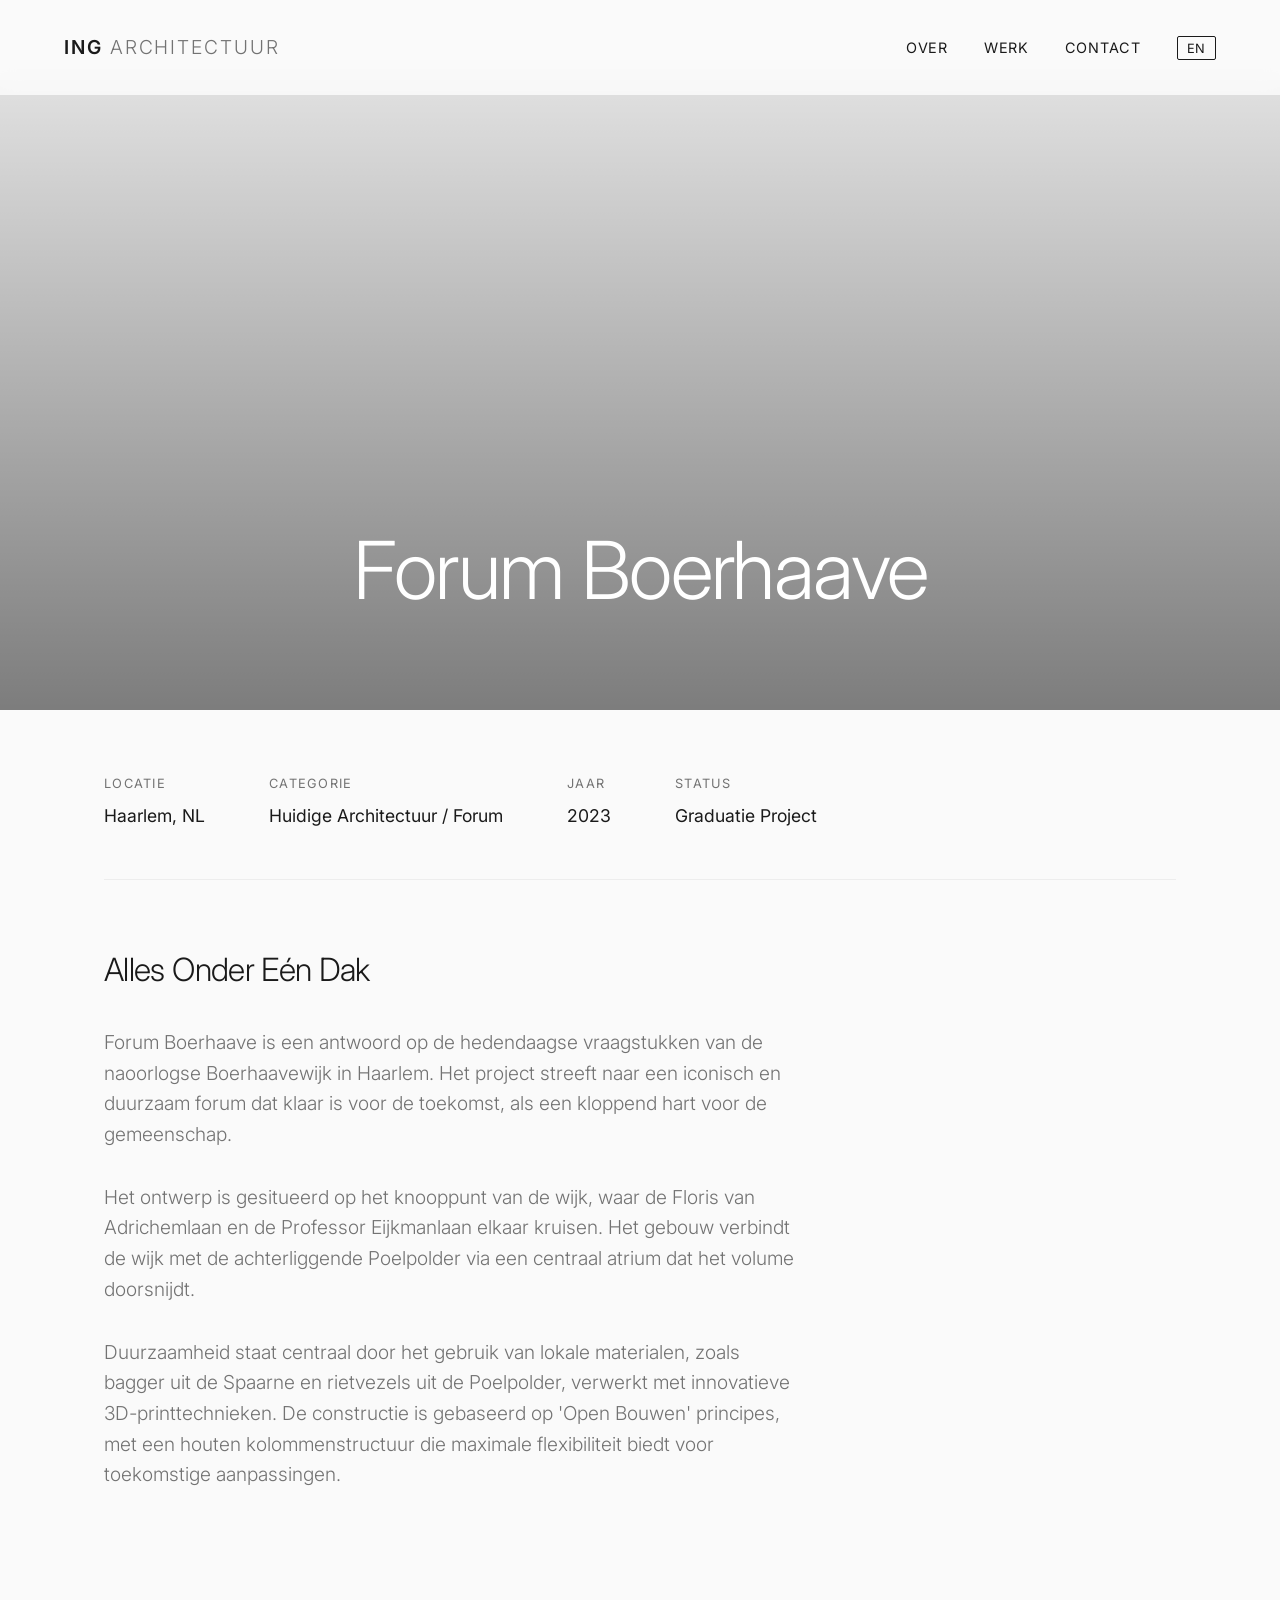
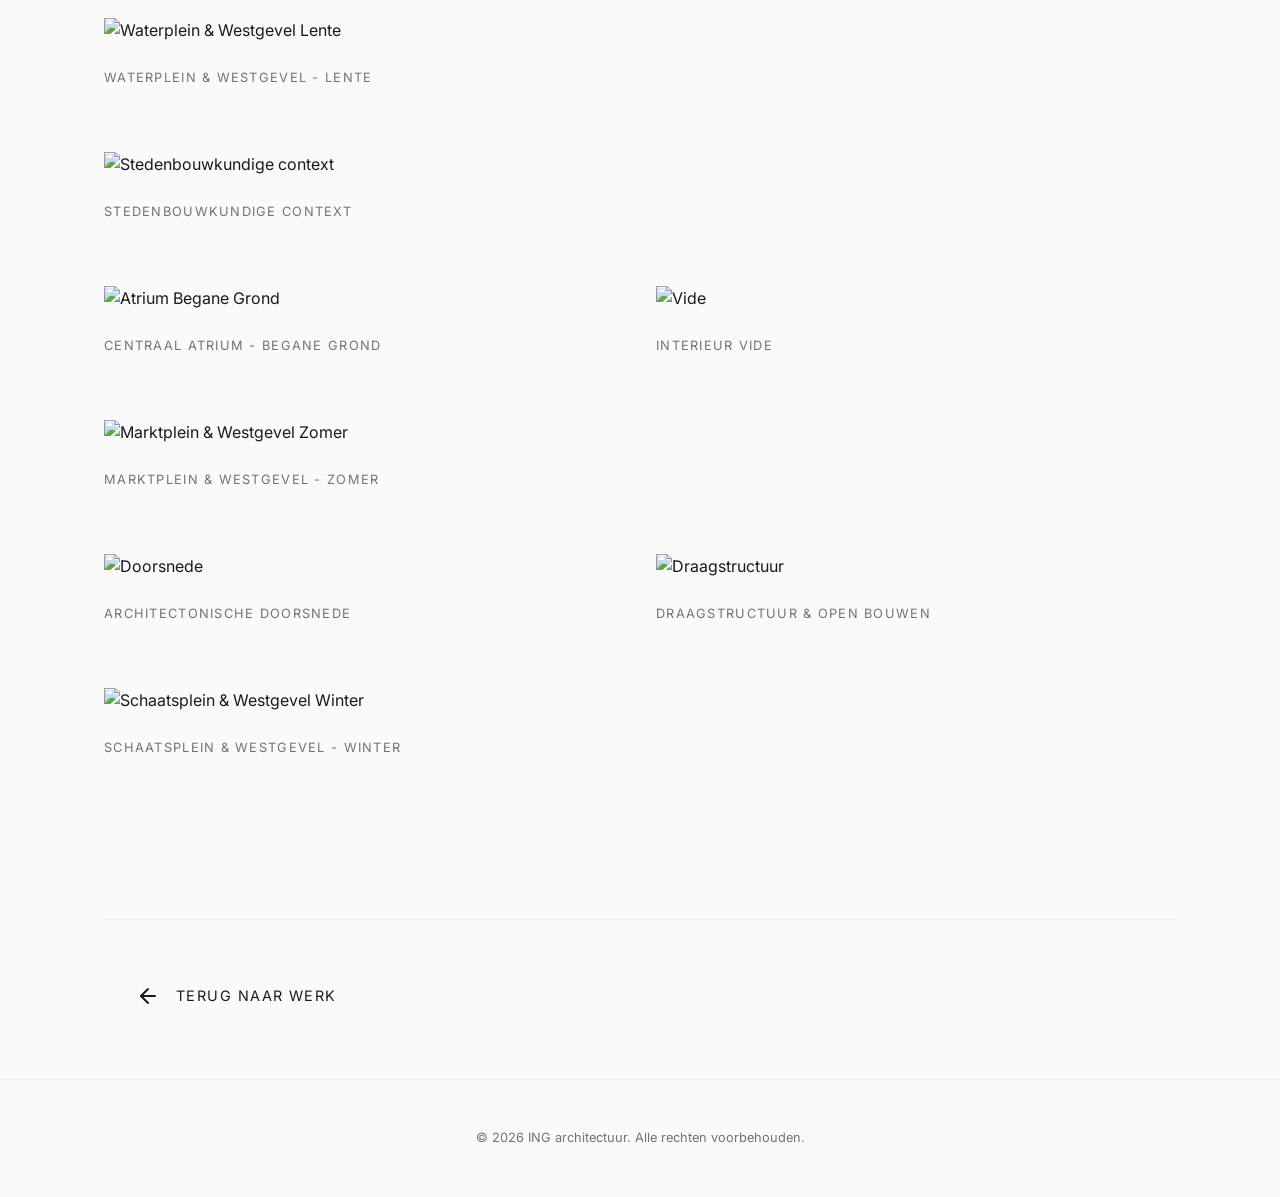
==== project-forum-boerhaave.html @ 71606bf3 "feat: add Forum Boerhaave project page with full asset suite and localized content" ====
<!DOCTYPE html>
<html lang="nl">

<head>
    <meta charset="UTF-8">
    <meta name="viewport" content="width=device-width, initial-scale=1.0">
    <title>Forum Boerhaave | ING architectuur</title>
    <meta name="description" content="Forum Boerhaave - Een iconisch en duurzaam forum in de Boerhaavewijk te Haarlem.">
    <link rel="stylesheet" href="styles.css">
    <link rel="preconnect" href="https://fonts.googleapis.com">
    <link rel="preconnect" href="https://fonts.gstatic.com" crossorigin>
    <link href="https://fonts.googleapis.com/css2?family=Inter:wght@300;400;600&display=swap" rel="stylesheet">
    <style>
        /* Project Page Specific Styles */
        .project-hero {
            height: 70vh;
            background: url('projects/forum_boerhaave_assets/Lente.png') center/cover no-repeat;
            position: relative;
            display: flex;
            align-items: flex-end;
            padding-bottom: 5rem;
            color: white;
            margin-top: 80px;
        }

        .project-hero::before {
            content: '';
            position: absolute;
            top: 0;
            left: 0;
            width: 100%;
            height: 100%;
            background: linear-gradient(to bottom, rgba(0,0,0,0.1), rgba(0,0,0,0.5));
        }

        .project-hero .container {
            position: relative;
            z-index: 1;
        }

        .project-hero h2 {
            font-size: 5rem;
            line-height: 1.1;
            margin-bottom: 1rem;
        }

        .project-meta {
            display: flex;
            flex-wrap: wrap;
            gap: 4rem;
            margin: 4rem 0;
            padding-bottom: 3rem;
            border-bottom: 1px solid rgba(0,0,0,0.05);
        }

        .meta-item span {
            display: block;
            font-size: 0.8rem;
            text-transform: uppercase;
            color: var(--text-secondary);
            letter-spacing: 0.1em;
            margin-bottom: 0.5rem;
        }

        .meta-item p {
            font-size: 1.1rem;
            font-weight: 400;
        }

        .project-content {
            display: grid;
            grid-template-columns: repeat(12, 1fr);
            gap: 4rem;
            margin-bottom: 6rem;
        }

        .project-description {
            grid-column: span 8;
        }

        .project-description h3 {
            font-size: 2rem;
            margin-bottom: 2rem;
            font-weight: 300;
        }

        .project-description p {
            font-size: 1.2rem;
            line-height: 1.6;
            margin-bottom: 2rem;
            color: var(--text-secondary);
            font-weight: 300;
        }

        .project-gallery {
            display: grid;
            grid-template-columns: repeat(12, 1fr);
            gap: 2rem;
            margin-bottom: 8rem;
        }

        .gallery-item {
            grid-column: span 12;
            margin-bottom: 2rem;
        }

        .gallery-item.half {
            grid-column: span 6;
        }

        .gallery-item img {
            width: 100%;
            height: auto;
            display: block;
            transition: var(--transition-smooth);
        }

        .gallery-item figcaption {
            margin-top: 1.5rem;
            font-size: 0.8rem;
            color: var(--text-secondary);
            text-transform: uppercase;
            letter-spacing: 0.1em;
        }

        .back-nav {
            padding: 4rem 0;
            border-top: 1px solid rgba(0,0,0,0.05);
        }

        .back-btn {
            display: inline-flex;
            align-items: center;
            text-decoration: none;
            color: var(--text-primary);
            font-size: 0.9rem;
            text-transform: uppercase;
            letter-spacing: 0.1em;
            transition: var(--transition-smooth);
        }

        .back-btn:hover {
            transform: translateX(-10px);
        }

        .back-btn svg {
            margin-right: 1rem;
        }

        @media (max-width: 992px) {
            .project-description {
                grid-column: span 12;
            }
            .project-hero h2 {
                font-size: 3.5rem;
            }
        }

        @media (max-width: 768px) {
            .gallery-item.half {
                grid-column: span 12;
            }
            .project-hero h2 {
                font-size: 2.5rem;
            }
            .project-meta {
                gap: 2rem;
            }
        }
    </style>
</head>

<body>
    <header id="main-header">
        <div class="header-container">
            <h1 class="logo"><a href="index.html" style="text-decoration: none; color: inherit;">ING <span>architectuur</span></a></h1>
            <nav>
                <a href="index.html#about" data-i18n="nav-about">Over</a>
                <a href="index.html#projects" data-i18n="nav-work">Werk</a>
                <a href="index.html#contact" data-i18n="nav-contact">Contact</a>
                <button id="lang-toggle" class="lang-btn">EN</button>
            </nav>
        </div>
    </header>

    <main>
        <section class="project-hero">
            <div class="container">
                <h2 data-i18n="p1-title">Forum Boerhaave</h2>
            </div>
        </section>

        <div class="container">
            <div class="project-meta">
                <div class="meta-item">
                    <span data-i18n="p1-meta-loc-label">Locatie</span>
                    <p data-i18n="p1-meta-loc">Haarlem, NL</p>
                </div>
                <div class="meta-item">
                    <span data-i18n="p1-meta-cat-label">Categorie</span>
                    <p data-i18n="p1-meta-cat">Huidige Architectuur / Forum</p>
                </div>
                <div class="meta-item">
                    <span data-i18n="p1-meta-year-label">Jaar</span>
                    <p>2023</p>
                </div>
                <div class="meta-item">
                    <span data-i18n="p1-meta-status-label">Status</span>
                    <p data-i18n="p1-meta-status">Graduatie Project</p>
                </div>
            </div>

            <div class="project-content">
                <article class="project-description">
                    <h3 data-i18n="p1-desc-title">Alles Onder Eén Dak</h3>
                    <p data-i18n="p1-desc-1">
                        Forum Boerhaave is een antwoord op de hedendaagse vraagstukken van de naoorlogse Boerhaavewijk in Haarlem. Het project streeft naar een iconisch en duurzaam forum dat klaar is voor de toekomst, als een kloppend hart voor de gemeenschap.
                    </p>
                    <p data-i18n="p1-desc-2">
                        Het ontwerp is gesitueerd op het knooppunt van de wijk, waar de Floris van Adrichemlaan en de Professor Eijkmanlaan elkaar kruisen. Het gebouw verbindt de wijk met de achterliggende Poelpolder via een centraal atrium dat het volume doorsnijdt.
                    </p>
                    <p data-i18n="p1-desc-3">
                        Duurzaamheid staat centraal door het gebruik van lokale materialen, zoals bagger uit de Spaarne en rietvezels uit de Poelpolder, verwerkt met innovatieve 3D-printtechnieken. De constructie is gebaseerd op 'Open Bouwen' principes, met een houten kolommenstructuur die maximale flexibiliteit biedt voor toekomstige aanpassingen.
                    </p>
                </article>
            </div>

            <section class="project-gallery">
                <figure class="gallery-item">
                    <img src="projects/forum_boerhaave_assets/Lente.png" alt="Waterplein & Westgevel Lente">
                    <figcaption data-i18n="p1-cap-1">Waterplein & Westgevel - Lente</figcaption>
                </figure>
                
                <figure class="gallery-item">
                    <img src="projects/forum_boerhaave_assets/Stedenbouwkundige_context.png" alt="Stedenbouwkundige context">
                    <figcaption data-i18n="p1-cap-2">Stedenbouwkundige Context</figcaption>
                </figure>

                <figure class="gallery-item half">
                    <img src="projects/forum_boerhaave_assets/Atrium_Begane_Grond.png" alt="Atrium Begane Grond">
                    <figcaption data-i18n="p1-cap-3">Centraal Atrium - Begane Grond</figcaption>
                </figure>

                <figure class="gallery-item half">
                    <img src="projects/forum_boerhaave_assets/Vide.png" alt="Vide">
                    <figcaption data-i18n="p1-cap-4">Interieur Vide</figcaption>
                </figure>

                <figure class="gallery-item">
                    <img src="projects/forum_boerhaave_assets/Zomer_markt.png" alt="Marktplein & Westgevel Zomer">
                    <figcaption data-i18n="p1-cap-5">Marktplein & Westgevel - Zomer</figcaption>
                </figure>

                <figure class="gallery-item half">
                    <img src="projects/forum_boerhaave_assets/Doorsnede.png" alt="Doorsnede">
                    <figcaption data-i18n="p1-cap-6">Architectonische Doorsnede</figcaption>
                </figure>

                <figure class="gallery-item half">
                    <img src="projects/forum_boerhaave_assets/Draagstructuur.png" alt="Draagstructuur">
                    <figcaption data-i18n="p1-cap-7">Draagstructuur & Open Bouwen</figcaption>
                </figure>

                <figure class="gallery-item">
                    <img src="projects/forum_boerhaave_assets/Winter_schaatsbaan.png" alt="Schaatsplein & Westgevel Winter">
                    <figcaption data-i18n="p1-cap-8">Schaatsplein & Westgevel - Winter</figcaption>
                </figure>
            </section>

            <nav class="back-nav">
                <a href="index.html#projects" class="back-btn">
                    <svg width="24" height="24" viewBox="0 0 24 24" fill="none" stroke="currentColor" stroke-width="2" stroke-linecap="round" stroke-linejoin="round"><line x1="19" y1="12" x2="5" y2="12"></line><polyline points="12 19 5 12 12 5"></polyline></svg>
                    <span data-i18n="p1-back">Terug naar Werk</span>
                </a>
            </nav>
        </div>
    </main>

    <footer>
        <div class="container footer-container">
            <p>&copy; 2026 ING architectuur. <span data-i18n="footer-rights">Alle rechten voorbehouden.</span></p>
        </div>
    </footer>

    <script src="script.js"></script>
</body>

</html>
---- styles.css ----
/* Custom CSS properties for minimalist design system */
:root {
    --bg-color: #FAFAFA;
    --text-primary: #1A1A1A;
    --text-secondary: #737373;
    --accent: #000000;
    --bg-light: #EEEEEE;
    
    --font-stack: 'Inter', -apple-system, BlinkMacSystemFont, "Segoe UI", Roboto, Helvetica, Arial, sans-serif;
    
    --transition-smooth: all 0.4s cubic-bezier(0.16, 1, 0.3, 1);
}

* {
    margin: 0;
    padding: 0;
    box-sizing: border-box;
}

html {
    scroll-behavior: smooth;
}

body {
    font-family: var(--font-stack);
    background-color: var(--bg-color);
    color: var(--text-primary);
    line-height: 1.6;
    -webkit-font-smoothing: antialiased;
    -moz-osx-font-smoothing: grayscale;
}

/* Typography */
h1, h2, h3, h4, h5 {
    font-weight: 300;
    letter-spacing: -0.02em;
}

/* Layout Containers */
.container {
    max-width: 1200px;
    margin: 0 auto;
    padding: 0 5%;
}

.section {
    padding: 120px 0;
}

.section-title {
    font-size: 1.5rem;
    margin-bottom: 3rem;
    text-transform: uppercase;
    letter-spacing: 0.1em;
    font-weight: 400;
    color: var(--text-secondary);
}

.bg-light {
    background-color: var(--bg-light);
}

/* Header */
#main-header {
    position: fixed;
    top: 0;
    width: 100%;
    padding: 2rem 5%;
    background-color: rgba(250, 250, 250, 0.9);
    backdrop-filter: blur(10px);
    z-index: 100;
    transition: var(--transition-smooth);
}

#main-header.scrolled {
    padding: 1rem 5%;
    box-shadow: 0 2px 20px rgba(0,0,0,0.05);
}

.header-container {
    max-width: 1200px;
    margin: 0 auto;
    display: flex;
    justify-content: space-between;
    align-items: center;
}

.logo {
    font-size: 1.2rem;
    font-weight: 600;
    text-transform: uppercase;
    letter-spacing: 0.1em;
}

.logo span {
    font-weight: 300;
    color: var(--text-secondary);
}

nav a {
    color: var(--text-primary);
    text-decoration: none;
    margin-left: 2rem;
    font-size: 0.9rem;
    text-transform: uppercase;
    letter-spacing: 0.05em;
    transition: var(--transition-smooth);
    position: relative;
}

nav a::after {
    content: '';
    position: absolute;
    bottom: -4px;
    left: 0;
    width: 0;
    height: 1px;
    background-color: var(--text-primary);
    transition: var(--transition-smooth);
}

nav a:hover::after {
    width: 100%;
}

.lang-btn {
    background: none;
    border: 1px solid var(--text-primary);
    color: var(--text-primary);
    padding: 0.2rem 0.6rem;
    margin-left: 2rem;
    font-family: var(--font-stack);
    font-size: 0.8rem;
    cursor: pointer;
    transition: var(--transition-smooth);
    border-radius: 2px;
}

.lang-btn:hover {
    background: var(--text-primary);
    color: var(--bg-color);
}

/* Hero Section */
#hero {
    height: 80vh;
    display: flex;
    align-items: center;
    padding-top: 80px;
}

.hero-content {
    max-width: 1200px;
    margin: 0 auto;
    padding: 0 5%;
    width: 100%;
}

.hero-content h2 {
    font-size: 5rem;
    line-height: 1.1;
    margin-bottom: 1rem;
}

.hero-content p {
    font-size: 1.5rem;
    color: var(--text-secondary);
    font-weight: 300;
}

/* Projects Grid */
.projects-grid {
    display: grid;
    grid-template-columns: repeat(auto-fill, minmax(350px, 1fr));
    gap: 4rem 2rem;
}

.project-card {
    cursor: pointer;
    text-decoration: none;
    color: inherit;
    display: block;
}

.image-wrapper {
    overflow: hidden;
    margin-bottom: 1.5rem;
    aspect-ratio: 4/5;
    background-color: #E0E0E0; /* Placeholder loading color */
}

.image-wrapper img {
    width: 100%;
    height: 100%;
    object-fit: cover;
    transition: transform 0.8s cubic-bezier(0.16, 1, 0.3, 1);
}

.project-card:hover .image-wrapper img {
    transform: scale(1.05);
}

.project-info h4 {
    font-size: 1.2rem;
    margin-bottom: 0.25rem;
    font-weight: 400;
}

.project-info p {
    font-size: 0.9rem;
    color: var(--text-secondary);
}

/* About Section */
.about-container {
    max-width: 800px;
    margin: 0 auto;
    text-align: center;
}

.about-text {
    font-size: 2rem;
    line-height: 1.5;
    font-weight: 300;
}

/* Contact Section */
.contact-container {
    text-align: center;
    padding: 5rem 0;
}

.contact-container p {
    font-size: 1.2rem;
    color: var(--text-secondary);
    margin-bottom: 1rem;
}

.contact-link {
    font-size: 3rem;
    color: var(--text-primary);
    text-decoration: none;
    font-weight: 300;
    position: relative;
    display: inline-block;
}

.contact-link::after {
    content: '';
    position: absolute;
    bottom: 5px;
    left: 0;
    width: 100%;
    height: 2px;
    background-color: var(--text-primary);
    transform: scaleX(0);
    transform-origin: right;
    transition: transform 0.6s cubic-bezier(0.16, 1, 0.3, 1);
}

.contact-link:hover::after {
    transform: scaleX(1);
    transform-origin: left;
}

/* Footer */
footer {
    padding: 3rem 5%;
    text-align: center;
    border-top: 1px solid rgba(0,0,0,0.05);
}

footer p {
    font-size: 0.8rem;
    color: var(--text-secondary);
}

/* Responsive */
@media (max-width: 768px) {
    .hero-content h2 {
        font-size: 3rem;
    }
    
    .about-text {
        font-size: 1.5rem;
    }
    
    .contact-link {
        font-size: 2rem;
    }
    
    nav {
        display: none; /* Add a hamburger menu for mobile in v2 */
    }
}
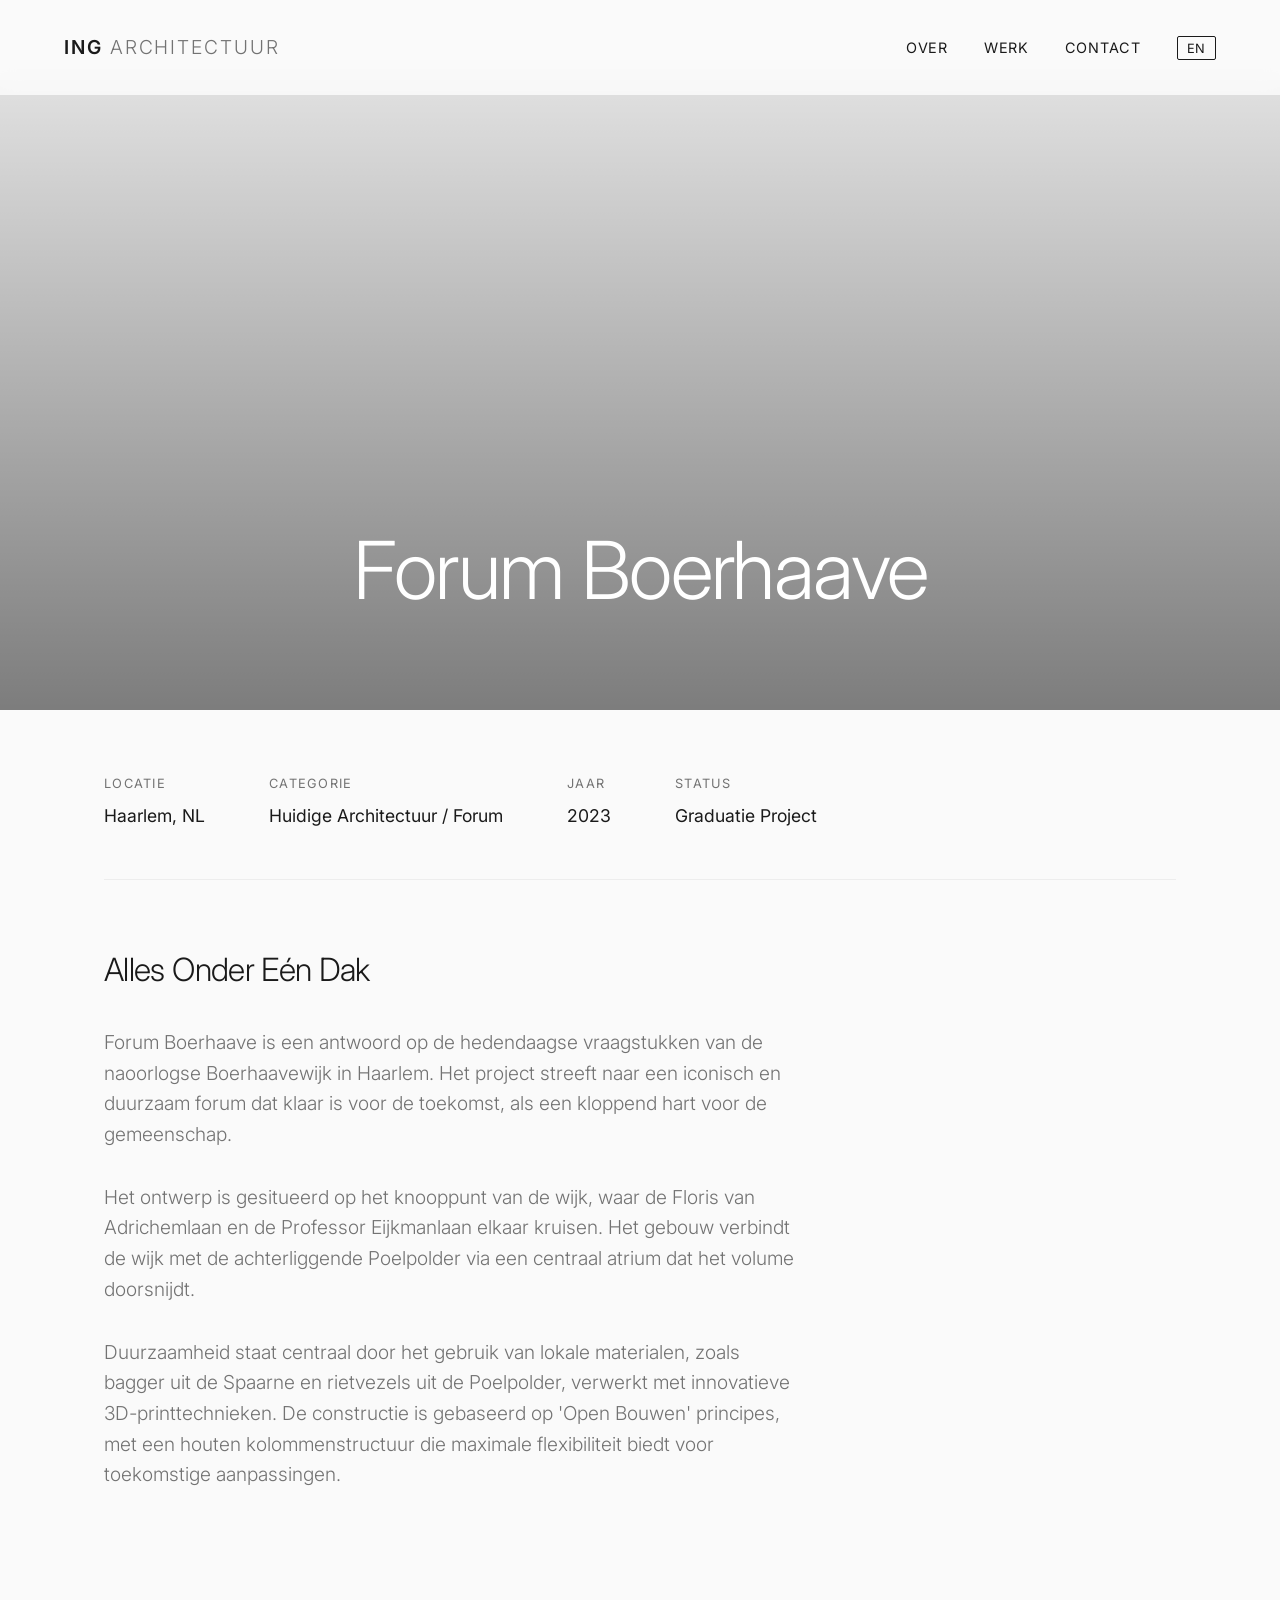
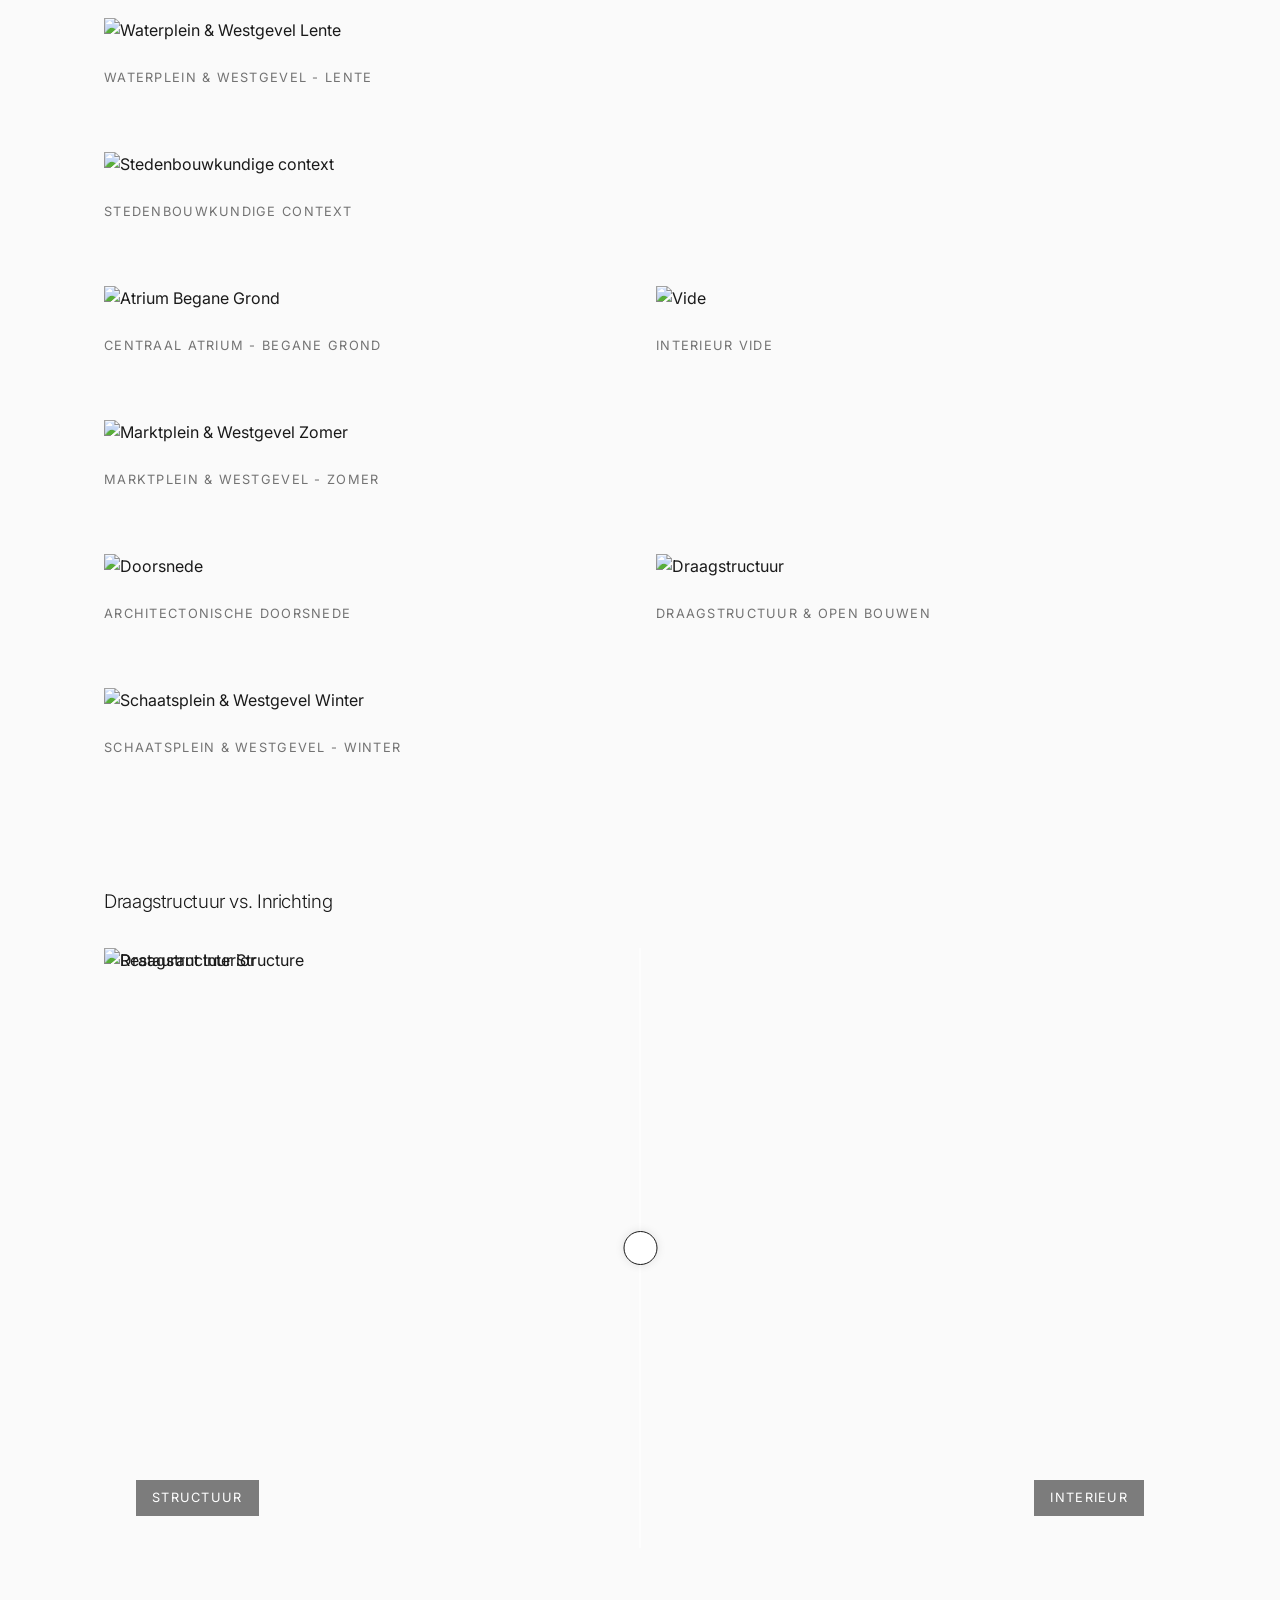
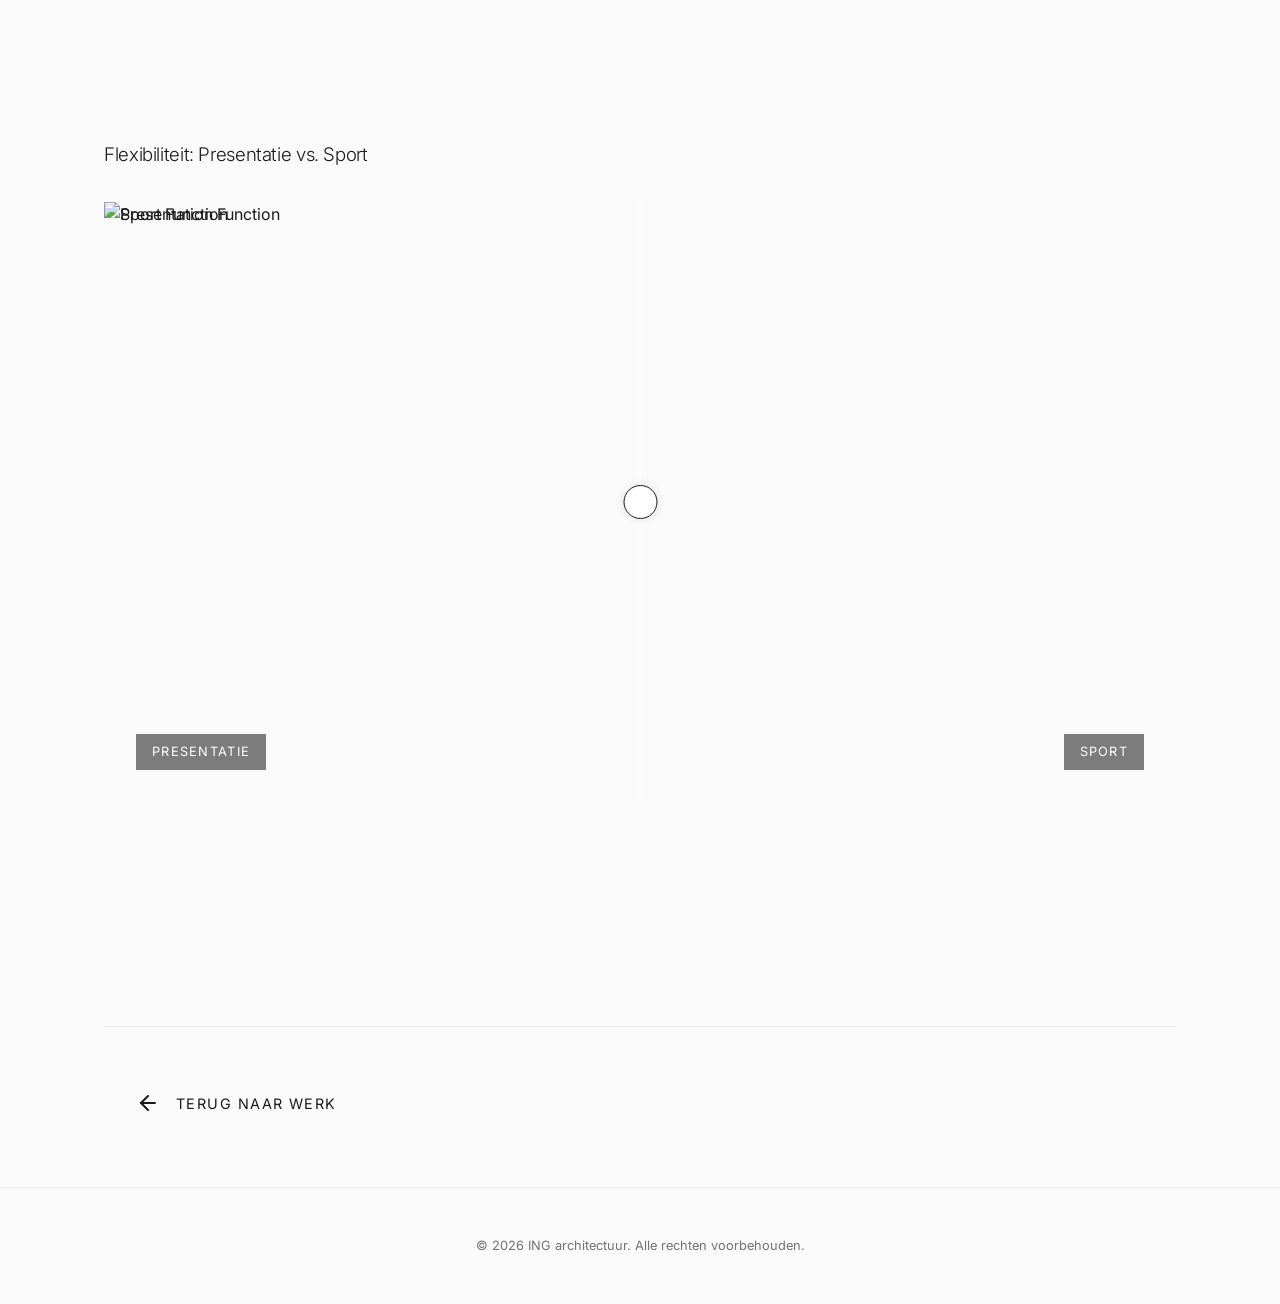
==== commit 4587d2c0: "feat: implement image comparison slider and add project assets for project-forum-boerhaave" ====
--- a/project-forum-boerhaave.html
+++ b/project-forum-boerhaave.html
@@ -167,6 +167,104 @@
                 gap: 2rem;
             }
         }
+
+        /* Image Comparison Slider */
+        .comparison-slider {
+            position: relative;
+            width: 100%;
+            height: 600px;
+            overflow: hidden;
+            margin-bottom: 4rem;
+        }
+
+        .comparison-slider img {
+            position: absolute;
+            top: 0;
+            left: 0;
+            width: 100%;
+            height: 100%;
+            object-fit: cover;
+            display: block;
+        }
+
+        .comparison-slider .img-overlay {
+            width: 50%;
+            height: 100%;
+            overflow: hidden;
+            position: absolute;
+            top: 0;
+            left: 0;
+            z-index: 2;
+        }
+
+        .comparison-slider .img-overlay img {
+            width: 100%;
+            height: 100%;
+            object-fit: cover;
+            position: absolute;
+            top: 0;
+            left: 0;
+            display: block;
+        }
+
+        /* Essential for keeping images aligned: the nested image inside the overlay must not be scaled relative to the handle position */
+        .comparison-slider .img-overlay-inner {
+            width: 100%;
+            height: 100%;
+            position: relative;
+        }
+
+        /* Using a fixed width based on the JS to ensure the inner image is always the full width of the slider container */
+        .comparison-slider .img-overlay-inner img {
+            width: 100%;
+            height: 100%;
+            object-fit: cover;
+        }
+
+        .slider-handle {
+            position: absolute;
+            top: 0;
+            left: 50%;
+            width: 1px;
+            height: 100%;
+            background: white;
+            z-index: 3;
+            cursor: ew-resize;
+            transform: translateX(-50%);
+        }
+
+        .slider-handle::after {
+            content: '';
+            position: absolute;
+            top: 50%;
+            left: 50%;
+            width: 32px;
+            height: 32px;
+            background: white;
+            border: 1px solid var(--text-primary);
+            border-radius: 50%;
+            transform: translate(-50%, -50%);
+            display: flex;
+            align-items: center;
+            justify-content: center;
+            box-shadow: 0 0 10px rgba(0,0,0,0.1);
+        }
+
+        .slider-label {
+            position: absolute;
+            bottom: 2rem;
+            padding: 0.5rem 1rem;
+            background: rgba(0,0,0,0.5);
+            color: white;
+            font-size: 0.8rem;
+            text-transform: uppercase;
+            letter-spacing: 0.1em;
+            z-index: 4;
+            pointer-events: none;
+        }
+
+        .label-before { left: 2rem; }
+        .label-after { right: 2rem; }
     </style>
 </head>
 
@@ -237,7 +335,7 @@
                 </figure>
 
                 <figure class="gallery-item half">
-                    <img src="projects/forum_boerhaave_assets/Atrium_Begane_Grond.png" alt="Atrium Begane Grond">
+                    <img src="projects/forum_boerhaave_assets/Vide_2.png" alt="Atrium Begane Grond">
                     <figcaption data-i18n="p1-cap-3">Centraal Atrium - Begane Grond</figcaption>
                 </figure>
 
@@ -265,6 +363,36 @@
                     <img src="projects/forum_boerhaave_assets/Winter_schaatsbaan.png" alt="Schaatsplein & Westgevel Winter">
                     <figcaption data-i18n="p1-cap-8">Schaatsplein & Westgevel - Winter</figcaption>
                 </figure>
+
+                <div class="gallery-item">
+                    <h3 style="margin: 4rem 0 2rem;" data-i18n="p1-slider-1-title">Draagstructuur vs. Inrichting</h3>
+                    <div class="comparison-slider" id="slider-1">
+                        <img class="img-base" src="projects/forum_boerhaave_assets/Restaurant_3.png" alt="Restaurant Interior">
+                        <div class="img-overlay">
+                            <div class="img-overlay-inner">
+                                <img src="projects/forum_boerhaave_assets/Draagstructuur.png" alt="Draagstructuur Structure">
+                            </div>
+                        </div>
+                        <div class="slider-handle"></div>
+                        <div class="slider-label label-before" data-i18n="p1-slider-before">Structuur</div>
+                        <div class="slider-label label-after" data-i18n="p1-slider-after">Interieur</div>
+                    </div>
+                </div>
+
+                <div class="gallery-item">
+                    <h3 style="margin: 4rem 0 2rem;" data-i18n="p1-slider-2-title">Flexibiliteit: Presentatie vs. Sport</h3>
+                    <div class="comparison-slider" id="slider-2">
+                        <img class="img-base" src="projects/forum_boerhaave_assets/Multi-functionele_ruimte-sport.png" alt="Sport Function">
+                        <div class="img-overlay">
+                            <div class="img-overlay-inner">
+                                <img src="projects/forum_boerhaave_assets/Multi-functionele_ruimte-presentatie.png" alt="Presentation Function">
+                            </div>
+                        </div>
+                        <div class="slider-handle"></div>
+                        <div class="slider-label label-before" data-i18n="p1-slider-2-before">Presentatie</div>
+                        <div class="slider-label label-after" data-i18n="p1-slider-2-after">Sport</div>
+                    </div>
+                </div>
             </section>
 
             <nav class="back-nav">
